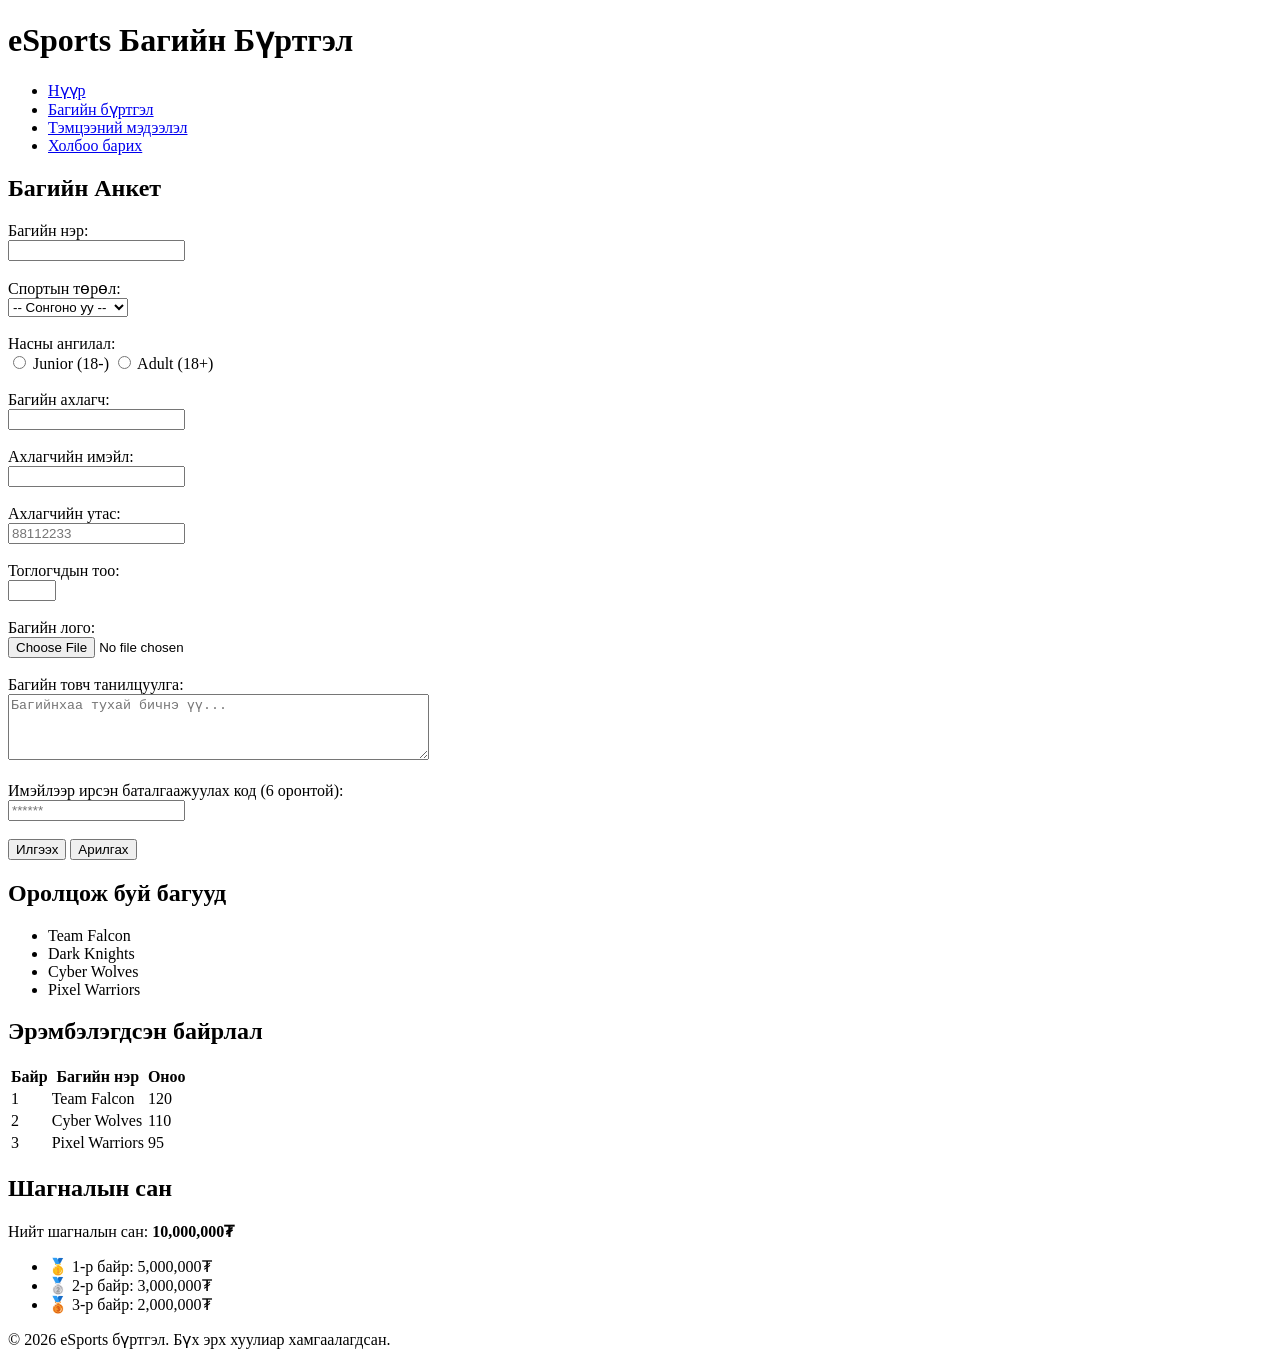
==== lab2.html @ 2449778b "Initial commit: Add lab2.html" ====
<!DOCTYPE html>
<html lang="mn">
<head>
  <meta charset="UTF-8">
  <meta name="viewport" content="width=device-width, initial-scale=1.0">
  <title>eSports Багийн Бүртгэл</title>
</head>
<body>

  <header>
    <h1>eSports Багийн Бүртгэл</h1>
    <nav>
      <ul>
        <li><a href="#">Нүүр</a></li>
        <li><a href="#">Багийн бүртгэл</a></li>
        <li><a href="#">Тэмцээний мэдээлэл</a></li>
        <li><a href="#">Холбоо барих</a></li>
      </ul>
    </nav>
  </header>

  <main>
    <section>
      <h2>Багийн Анкет</h2>
      <form action="#" method="POST" enctype="multipart/form-data">

        <label for="teamname">Багийн нэр:</label><br>
        <input type="text" id="teamname" name="teamname" required><br><br>

        <label for="game">Спортын төрөл:</label><br>
        <select id="game" name="game" required>
          <option value="">-- Сонгоно уу --</option>
          <option value="cs2">Counter-Strike 2</option>
          <option value="valorant">Valorant</option>
          <option value="mlbb">Mobile Legends</option>
          <option value="dota2">Dota 2</option>
        </select><br><br>

        <label>Насны ангилал:</label><br>
        <input type="radio" id="junior" name="agegroup" value="junior">
        <label for="junior">Junior (18-)</label>
        <input type="radio" id="adult" name="agegroup" value="adult">
        <label for="adult">Adult (18+)</label><br><br>

        <label for="captain">Багийн ахлагч:</label><br>
        <input type="text" id="captain" name="captain" required><br><br>

        <label for="captainEmail">Ахлагчийн имэйл:</label><br>
        <input type="email" id="captainEmail" name="captainEmail" required><br><br>

        <label for="captainPhone">Ахлагчийн утас:</label><br>
        <input type="tel" id="captainPhone" name="captainPhone" pattern="[0-9]{8}" placeholder="88112233" required><br><br>

        <label for="players">Тоглогчдын тоо:</label><br>
        <input type="number" id="players" name="players" min="1" max="10" required><br><br>

        <label for="logo">Багийн лого:</label><br>
        <input type="file" id="logo" name="logo" accept="image/*"><br><br>

        <label for="bio">Багийн товч танилцуулга:</label><br>
        <textarea id="bio" name="bio" rows="4" cols="50" placeholder="Багийнхаа тухай бичнэ үү..."></textarea><br><br>

        <label for="verifyCode">Имэйлээр ирсэн баталгаажуулах код (6 оронтой):</label><br>
        <input type="password" id="verifyCode" name="verifyCode" pattern="[0-9]{6}" placeholder="******" required><br><br>

        <button type="submit">Илгээх</button>
        <button type="reset">Арилгах</button>
      </form>
    </section>

    <section>
      <h2>Оролцож буй багууд</h2>
      <ul>
        <li>Team Falcon</li>
        <li>Dark Knights</li>
        <li>Cyber Wolves</li>
        <li>Pixel Warriors</li>
      </ul>
    </section>

    <section>
      <h2>Эрэмбэлэгдсэн байрлал</h2>
      <table>
        <thead>
          <tr>
            <th>Байр</th>
            <th>Багийн нэр</th>
            <th>Оноо</th>
          </tr>
        </thead>
        <tbody>
          <tr>
            <td>1</td>
            <td>Team Falcon</td>
            <td>120</td>
          </tr>
          <tr>
            <td>2</td>
            <td>Cyber Wolves</td>
            <td>110</td>
          </tr>
          <tr>
            <td>3</td>
            <td>Pixel Warriors</td>
            <td>95</td>
          </tr>
        </tbody>
      </table>
    </section>

    <section>
      <h2>Шагналын сан</h2>
      <p>Нийт шагналын сан: <strong>10,000,000₮</strong></p>
      <ul>
        <li>🥇 1-р байр: 5,000,000₮</li>
        <li>🥈 2-р байр: 3,000,000₮</li>
        <li>🥉 3-р байр: 2,000,000₮</li>
      </ul>
    </section>
  </main>

  <footer>
    <p>© 2026 eSports бүртгэл. Бүх эрх хуулиар хамгаалагдсан.</p>
  </footer>

</body>
</html>
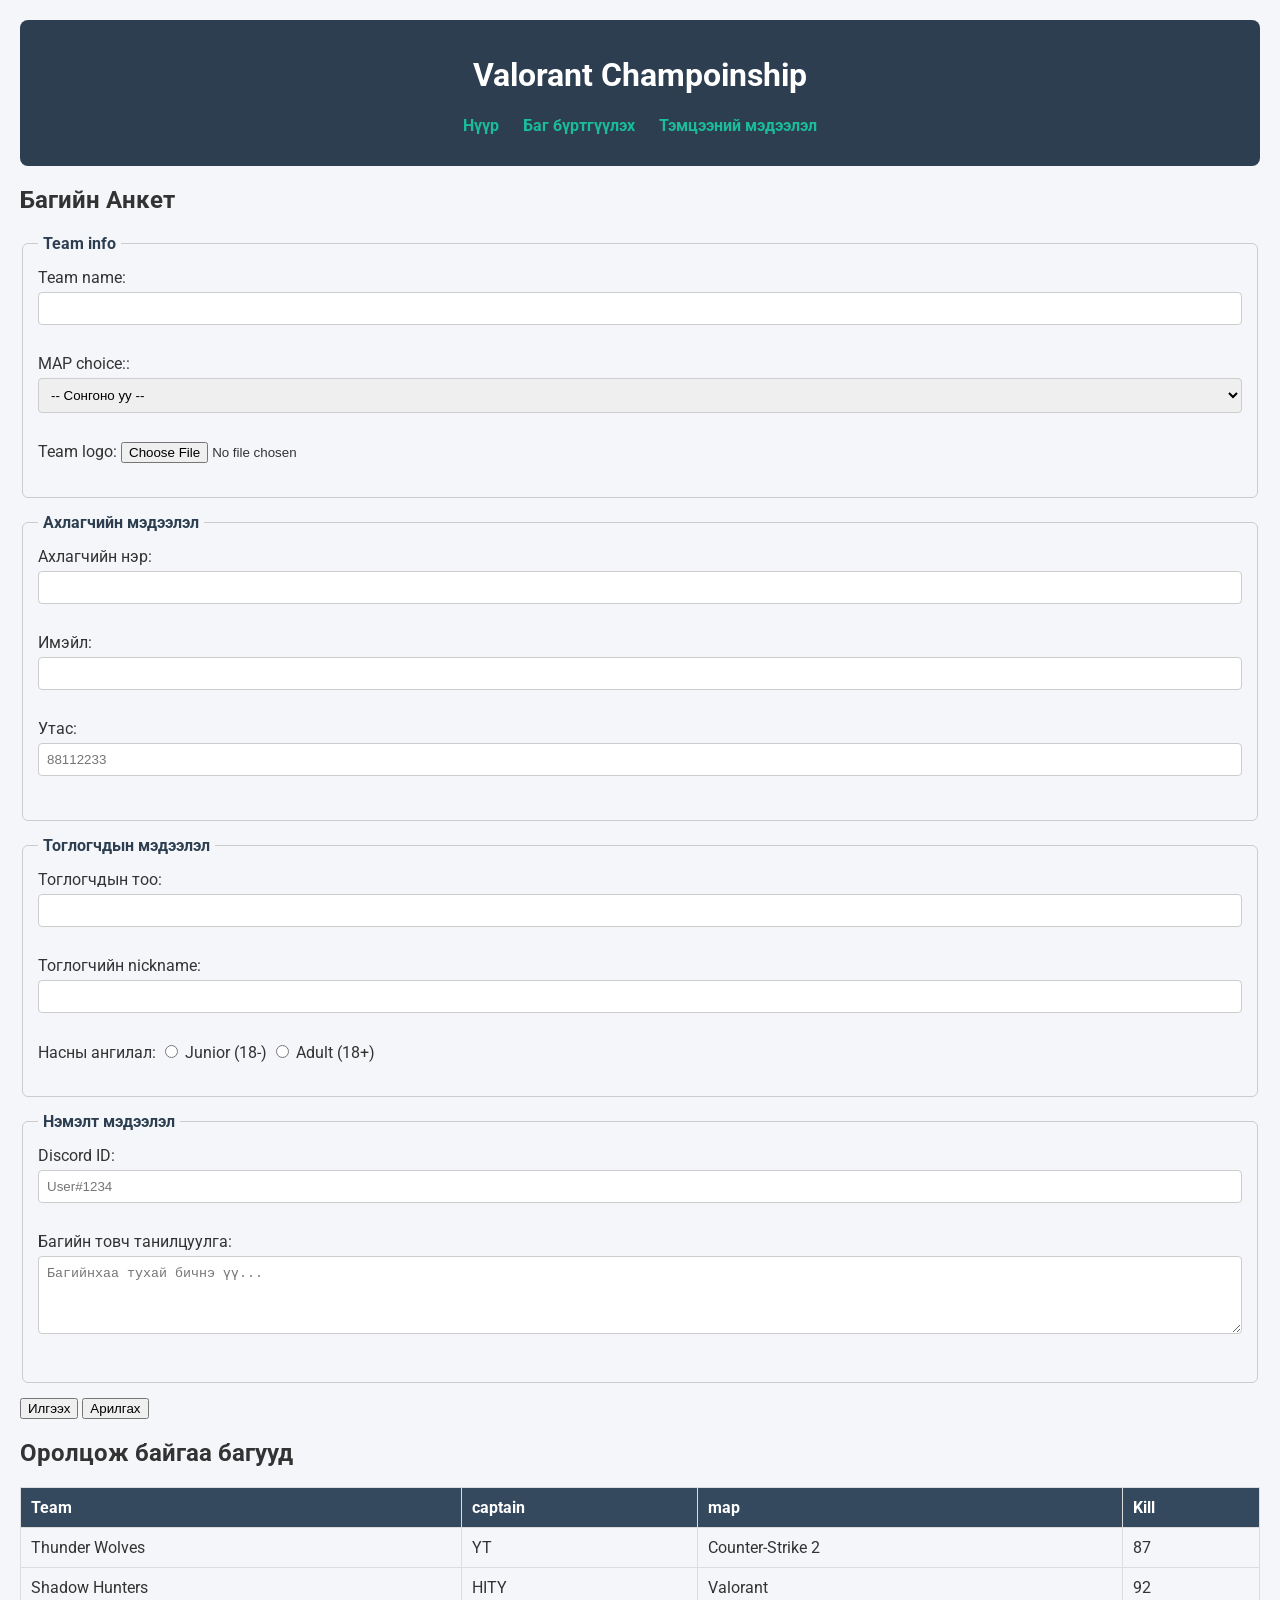
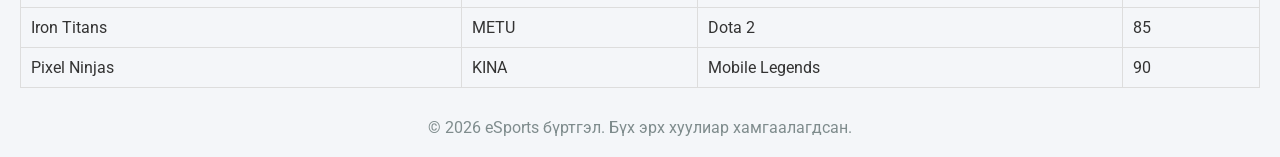
==== commit 976eeac4: "LAB3 html css code" ====
--- a/lab2.html
+++ b/lab2.html
@@ -2,126 +2,132 @@
 <html lang="mn">
 <head>
   <meta charset="UTF-8">
-  <meta name="viewport" content="width=device-width, initial-scale=1.0">
   <title>eSports Багийн Бүртгэл</title>
+  <link rel="stylesheet" href="design.css">
 </head>
 <body>
 
-  <header>
-    <h1>eSports Багийн Бүртгэл</h1>
-    <nav>
-      <ul>
-        <li><a href="#">Нүүр</a></li>
-        <li><a href="#">Багийн бүртгэл</a></li>
-        <li><a href="#">Тэмцээний мэдээлэл</a></li>
-        <li><a href="#">Холбоо барих</a></li>
-      </ul>
-    </nav>
-  </header>
+<header>
+  <h1>Valorant Champoinship</h1>
+  <nav>
+    <ul>
+      <li><a href="#">Нүүр</a></li>
+      <li><a href="#">Баг бүртгүүлэх</a></li>
+      <li><a href="#">Тэмцээний мэдээлэл</a></li>
+    </ul>
+  </nav>
+</header>
 
-  <main>
+<main>
+  <article>
     <section>
       <h2>Багийн Анкет</h2>
       <form action="#" method="POST" enctype="multipart/form-data">
 
-        <label for="teamname">Багийн нэр:</label><br>
-        <input type="text" id="teamname" name="teamname" required><br><br>
+        <fieldset>
+          <legend>Team info</legend>
+          <label for="teamname">Team name:</label>
+          <input type="text" id="teamname" name="teamname" required minlength="2"><br><br>
 
-        <label for="game">Спортын төрөл:</label><br>
-        <select id="game" name="game" required>
-          <option value="">-- Сонгоно уу --</option>
-          <option value="cs2">Counter-Strike 2</option>
-          <option value="valorant">Valorant</option>
-          <option value="mlbb">Mobile Legends</option>
-          <option value="dota2">Dota 2</option>
-        </select><br><br>
+          <label for="game">MAP choice::</label>
+          <select id="game" name="game" required>
+            <option value="">-- Сонгоно уу --</option>
+            <option value="cs2">SPLIT</option>
+            <option value="valorant">ASCENT</option>
+            <option value="mlbb">LOTUS</option>
+            <option value="dota2">PEARL</option>
+          </select><br><br>
 
-        <label>Насны ангилал:</label><br>
-        <input type="radio" id="junior" name="agegroup" value="junior">
-        <label for="junior">Junior (18-)</label>
-        <input type="radio" id="adult" name="agegroup" value="adult">
-        <label for="adult">Adult (18+)</label><br><br>
+          <label for="logo">Team logo:</label>
+          <input type="file" id="logo" name="logo" accept="image/*"><br><br>
+        </fieldset>
 
-        <label for="captain">Багийн ахлагч:</label><br>
-        <input type="text" id="captain" name="captain" required><br><br>
+        <fieldset>
+          <legend>Ахлагчийн мэдээлэл</legend>
+          <label for="captain">Ахлагчийн нэр:</label>
+          <input type="text" id="captain" name="captain" required><br><br>
 
-        <label for="captainEmail">Ахлагчийн имэйл:</label><br>
-        <input type="email" id="captainEmail" name="captainEmail" required><br><br>
+          <label for="captainEmail">Имэйл:</label>
+          <input type="email" id="captainEmail" name="captainEmail" required><br><br>
 
-        <label for="captainPhone">Ахлагчийн утас:</label><br>
-        <input type="tel" id="captainPhone" name="captainPhone" pattern="[0-9]{8}" placeholder="88112233" required><br><br>
+          <label for="captainPhone">Утас:</label>
+          <input type="tel" id="captainPhone" name="captainPhone" pattern="[0-9]{8}" placeholder="88112233" required><br><br>
+        </fieldset>
 
-        <label for="players">Тоглогчдын тоо:</label><br>
-        <input type="number" id="players" name="players" min="1" max="10" required><br><br>
+        <fieldset>
+          <legend>Тоглогчдын мэдээлэл</legend>
+          <label for="players">Тоглогчдын тоо:</label>
+          <input type="number" id="players" name="players" min="1" max="10" required><br><br>
 
-        <label for="logo">Багийн лого:</label><br>
-        <input type="file" id="logo" name="logo" accept="image/*"><br><br>
+          <label for="playerNick">Тоглогчийн nickname:</label>
+          <input type="text" id="playerNick" name="playerNick" required><br><br>
 
-        <label for="bio">Багийн товч танилцуулга:</label><br>
-        <textarea id="bio" name="bio" rows="4" cols="50" placeholder="Багийнхаа тухай бичнэ үү..."></textarea><br><br>
+          <label>Насны ангилал:</label>
+          <input type="radio" id="junior" name="agegroup" value="junior">
+          <label for="junior">Junior (18-)</label>
+          <input type="radio" id="adult" name="agegroup" value="adult">
+          <label for="adult">Adult (18+)</label><br><br>
+        </fieldset>
 
-        <label for="verifyCode">Имэйлээр ирсэн баталгаажуулах код (6 оронтой):</label><br>
-        <input type="password" id="verifyCode" name="verifyCode" pattern="[0-9]{6}" placeholder="******" required><br><br>
+        <fieldset>
+          <legend>Нэмэлт мэдээлэл</legend>
+          <label for="discord">Discord ID:</label>
+          <input type="text" id="discord" name="discord" placeholder="User#1234"><br><br>
+
+          <label for="bio">Багийн товч танилцуулга:</label><br>
+          <textarea id="bio" name="bio" rows="4" cols="50" placeholder="Багийнхаа тухай бичнэ үү..."></textarea><br><br>
+        </fieldset>
 
         <button type="submit">Илгээх</button>
         <button type="reset">Арилгах</button>
       </form>
     </section>
+  </article>
+  <section>
+  <h2>Оролцож байгаа багууд</h2>
+  <table>
+    <thead>
+      <tr>
+        <th>Team</th>
+        <th>captain</th>
+        <th>map</th>
+        <th>Kill</th>
+      </tr>
+    </thead>
+    <tbody>
+      <tr>
+        <td>Thunder Wolves</td>
+        <td>YT</td>
+        <td>Counter-Strike 2</td>
+        <td>87</td>
+      </tr>
+      <tr>
+        <td>Shadow Hunters</td>
+        <td>HITY</td>
+        <td>Valorant</td>
+        <td>92</td>
+      </tr>
+      <tr>
+        <td>Iron Titans</td>
+        <td>METU</td>
+        <td>Dota 2</td>
+        <td>85</td>
+      </tr>
+      <tr>
+        <td>Pixel Ninjas</td>
+        <td>KINA</td>
+        <td>Mobile Legends</td>
+        <td>90</td>
+      </tr>
+    </tbody>
+  </table>
+</section>
 
-    <section>
-      <h2>Оролцож буй багууд</h2>
-      <ul>
-        <li>Team Falcon</li>
-        <li>Dark Knights</li>
-        <li>Cyber Wolves</li>
-        <li>Pixel Warriors</li>
-      </ul>
-    </section>
+</main>
 
-    <section>
-      <h2>Эрэмбэлэгдсэн байрлал</h2>
-      <table>
-        <thead>
-          <tr>
-            <th>Байр</th>
-            <th>Багийн нэр</th>
-            <th>Оноо</th>
-          </tr>
-        </thead>
-        <tbody>
-          <tr>
-            <td>1</td>
-            <td>Team Falcon</td>
-            <td>120</td>
-          </tr>
-          <tr>
-            <td>2</td>
-            <td>Cyber Wolves</td>
-            <td>110</td>
-          </tr>
-          <tr>
-            <td>3</td>
-            <td>Pixel Warriors</td>
-            <td>95</td>
-          </tr>
-        </tbody>
-      </table>
-    </section>
-
-    <section>
-      <h2>Шагналын сан</h2>
-      <p>Нийт шагналын сан: <strong>10,000,000₮</strong></p>
-      <ul>
-        <li>🥇 1-р байр: 5,000,000₮</li>
-        <li>🥈 2-р байр: 3,000,000₮</li>
-        <li>🥉 3-р байр: 2,000,000₮</li>
-      </ul>
-    </section>
-  </main>
-
-  <footer>
-    <p>© 2026 eSports бүртгэл. Бүх эрх хуулиар хамгаалагдсан.</p>
-  </footer>
+<footer>
+  <p>© 2026 eSports бүртгэл. Бүх эрх хуулиар хамгаалагдсан.</p>
+</footer>
 
 </body>
 </html>
--- a/design.css
+++ b/design.css
@@ -0,0 +1,126 @@
+
+@import url('https://fonts.googleapis.com/css2?family=Roboto:wght@400;700&display=swap');
+
+body {
+  font-family: 'Roboto', sans-serif;
+  background-color: #f4f6f9; 
+  color: #333333;           
+  margin: 20px;
+}
+
+header {
+  background-color: #2c3e50;
+  color: #ffffff;
+  padding: 15px;
+  text-align: center;
+  border-radius: 8px;
+}
+
+nav ul {
+  list-style: none;
+  padding: 0;
+  margin-top: 10px;
+}
+
+nav ul li {
+  display: inline;
+  margin: 0 10px;
+}
+
+nav ul li a {
+  color: #1abc9c;
+  text-decoration: none;
+  font-weight: bold;
+}
+
+.card {
+  background-color: #ffffff;
+  padding: 20px;
+  margin-top: 20px;
+  border: 1px solid #ddd;
+  border-radius: 8px;
+}
+
+.relative-box {
+  position: relative; 
+}
+
+.badge {
+  position: absolute;
+  top: 10px;
+  right: 10px;
+  background-color: #e74c3c;
+  color: white;
+  padding: 5px 10px;
+  border-radius: 12px;
+  font-size: 12px;
+}
+
+fieldset {
+  border: 1px solid #cccccc;
+  border-radius: 6px;
+  padding: 15px;
+  margin-bottom: 15px;
+}
+
+legend {
+  font-weight: bold;
+  color: #2c3e50;
+  padding: 0 5px;
+}
+
+input[type="text"],
+input[type="email"],
+input[type="tel"],
+input[type="number"],
+select,
+textarea {
+  width: 100%;
+  padding: 8px;
+  margin-top: 5px;
+  margin-bottom: 10px;
+  border: 1px solid #ccc;
+  border-radius: 4px;
+  box-sizing: border-box; /* Padding нэмэгдэхэд хэмжээ өөрчлөгдөхгүй[cite: 1] */
+}
+
+.btn-submit {
+  background-color: #27ae60;
+  color: white;
+  padding: 10px 15px;
+  border: none;
+  border-radius: 4px;
+  cursor: pointer;
+}
+
+.btn-reset {
+  background-color: #95a5a6;
+  color: white;
+  padding: 10px 15px;
+  border: none;
+  border-radius: 4px;
+  cursor: pointer;
+}
+
+table {
+  width: 100%;
+  border-collapse: collapse;
+  margin-top: 10px;
+}
+
+th, td {
+  border: 1px solid #ddd;
+  padding: 10px;
+  text-align: left;
+}
+
+th {
+  background-color: #34495e;
+  color: white;
+}
+
+footer {
+  text-align: center;
+  margin-top: 30px;
+  color: #7f8c8d;
+}
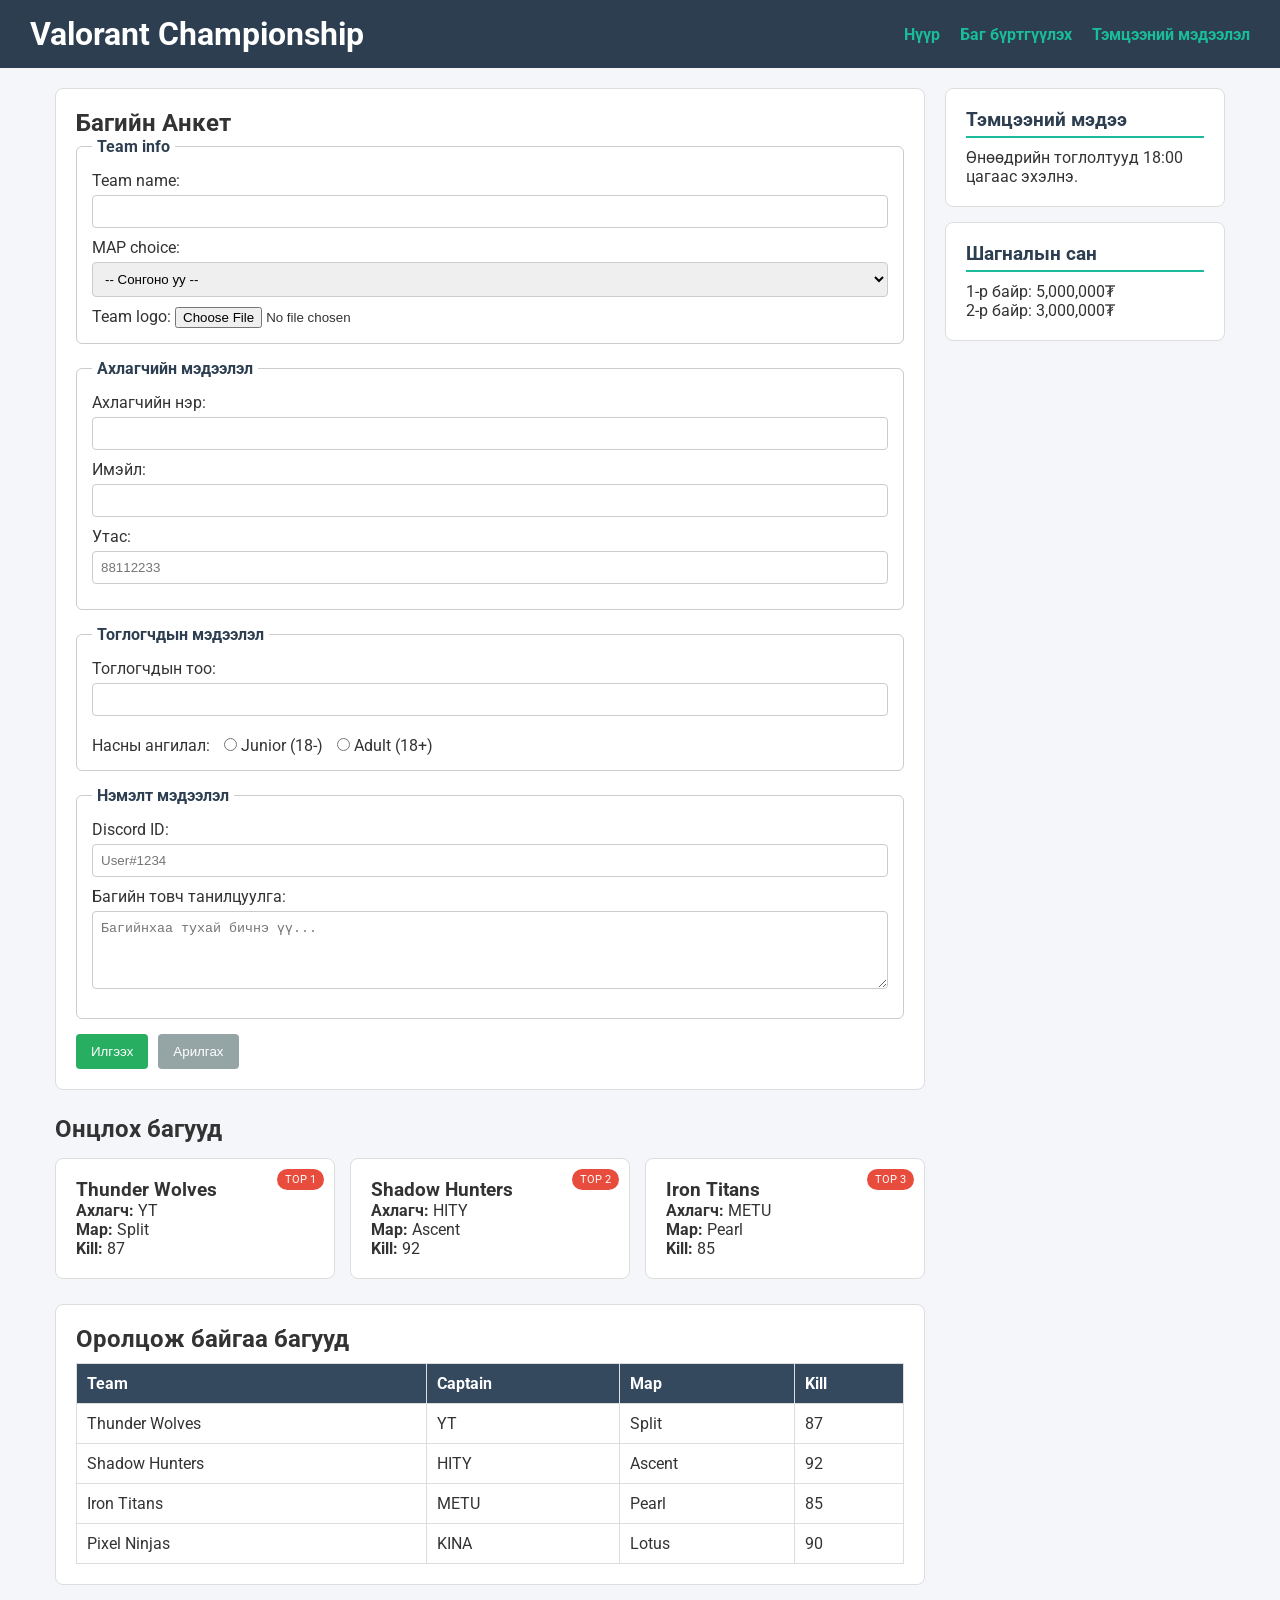
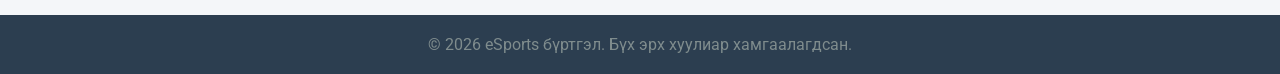
==== commit c28a3596: "Initial commit: Add CV lab2.html" ====
--- a/lab2.html
+++ b/lab2.html
@@ -2,132 +2,182 @@
 <html lang="mn">
 <head>
   <meta charset="UTF-8">
-  <title>eSports Багийн Бүртгэл</title>
+  <meta name="viewport" content="width=device-width, initial-scale=1.0">
+  <title>eSports Багийн Бүртгэл - Лаб 4</title>
   <link rel="stylesheet" href="design.css">
 </head>
 <body>
 
-<header>
-  <h1>Valorant Champoinship</h1>
-  <nav>
-    <ul>
-      <li><a href="#">Нүүр</a></li>
-      <li><a href="#">Баг бүртгүүлэх</a></li>
-      <li><a href="#">Тэмцээний мэдээлэл</a></li>
-    </ul>
-  </nav>
-</header>
+  <header class="main-header">
+    <div class="logo">
+      <h1>Valorant Championship</h1>
+    </div>
+    <nav class="navbar">
+      <ul>
+        <li><a href="#">Нүүр</a></li>
+        <li><a href="#">Баг бүртгүүлэх</a></li>
+        <li><a href="#">Тэмцээний мэдээлэл</a></li>
+      </ul>
+    </nav>
+  </header>
 
-<main>
-  <article>
-    <section>
-      <h2>Багийн Анкет</h2>
-      <form action="#" method="POST" enctype="multipart/form-data">
+  <div class="page-container">
 
-        <fieldset>
-          <legend>Team info</legend>
-          <label for="teamname">Team name:</label>
-          <input type="text" id="teamname" name="teamname" required minlength="2"><br><br>
+    <main class="main-content">
+      
+  
+      <section class="card form-section">
+        <h2>Багийн Анкет</h2>
+        <form action="#" method="POST" enctype="multipart/form-data">
 
-          <label for="game">MAP choice::</label>
-          <select id="game" name="game" required>
-            <option value="">-- Сонгоно уу --</option>
-            <option value="cs2">SPLIT</option>
-            <option value="valorant">ASCENT</option>
-            <option value="mlbb">LOTUS</option>
-            <option value="dota2">PEARL</option>
-          </select><br><br>
+          <fieldset>
+            <legend>Team info</legend>
+            <label for="teamname">Team name:</label>
+            <input type="text" id="teamname" name="teamname" required minlength="2">
 
-          <label for="logo">Team logo:</label>
-          <input type="file" id="logo" name="logo" accept="image/*"><br><br>
-        </fieldset>
+            <label for="game">MAP choice:</label>
+            <select id="game" name="game" required>
+              <option value="">-- Сонгоно уу --</option>
+              <option value="cs2">SPLIT</option>
+              <option value="valorant">ASCENT</option>
+              <option value="mlbb">LOTUS</option>
+              <option value="dota2">PEARL</option>
+            </select>
 
-        <fieldset>
-          <legend>Ахлагчийн мэдээлэл</legend>
-          <label for="captain">Ахлагчийн нэр:</label>
-          <input type="text" id="captain" name="captain" required><br><br>
+            <label for="logo">Team logo:</label>
+            <input type="file" id="logo" name="logo" accept="image/*">
+          </fieldset>
 
-          <label for="captainEmail">Имэйл:</label>
-          <input type="email" id="captainEmail" name="captainEmail" required><br><br>
+          <fieldset>
+            <legend>Ахлагчийн мэдээлэл</legend>
+            <label for="captain">Ахлагчийн нэр:</label>
+            <input type="text" id="captain" name="captain" required>
 
-          <label for="captainPhone">Утас:</label>
-          <input type="tel" id="captainPhone" name="captainPhone" pattern="[0-9]{8}" placeholder="88112233" required><br><br>
-        </fieldset>
+            <label for="captainEmail">Имэйл:</label>
+            <input type="email" id="captainEmail" name="captainEmail" required>
 
-        <fieldset>
-          <legend>Тоглогчдын мэдээлэл</legend>
-          <label for="players">Тоглогчдын тоо:</label>
-          <input type="number" id="players" name="players" min="1" max="10" required><br><br>
+            <label for="captainPhone">Утас:</label>
+            <input type="tel" id="captainPhone" name="captainPhone" pattern="[0-9]{8}" placeholder="88112233" required>
+          </fieldset>
 
-          <label for="playerNick">Тоглогчийн nickname:</label>
-          <input type="text" id="playerNick" name="playerNick" required><br><br>
+          <fieldset>
+            <legend>Тоглогчдын мэдээлэл</legend>
+            <label for="players">Тоглогчдын тоо:</label>
+            <input type="number" id="players" name="players" min="1" max="10" required>
 
-          <label>Насны ангилал:</label>
-          <input type="radio" id="junior" name="agegroup" value="junior">
-          <label for="junior">Junior (18-)</label>
-          <input type="radio" id="adult" name="agegroup" value="adult">
-          <label for="adult">Adult (18+)</label><br><br>
-        </fieldset>
+            <div class="radio-group">
+              <label>Насны ангилал:</label>
+              <input type="radio" id="junior" name="agegroup" value="junior">
+              <label for="junior">Junior (18-)</label>
+              <input type="radio" id="adult" name="agegroup" value="adult">
+              <label for="adult">Adult (18+)</label>
+            </div>
+          </fieldset>
 
-        <fieldset>
-          <legend>Нэмэлт мэдээлэл</legend>
-          <label for="discord">Discord ID:</label>
-          <input type="text" id="discord" name="discord" placeholder="User#1234"><br><br>
+          <fieldset>
+            <legend>Нэмэлт мэдээлэл</legend>
+            <label for="discord">Discord ID:</label>
+            <input type="text" id="discord" name="discord" placeholder="User#1234">
 
-          <label for="bio">Багийн товч танилцуулга:</label><br>
-          <textarea id="bio" name="bio" rows="4" cols="50" placeholder="Багийнхаа тухай бичнэ үү..."></textarea><br><br>
-        </fieldset>
+            <label for="bio">Багийн товч танилцуулга:</label>
+            <textarea id="bio" name="bio" rows="4" placeholder="Багийнхаа тухай бичнэ үү..."></textarea>
+          </fieldset>
 
-        <button type="submit">Илгээх</button>
-        <button type="reset">Арилгах</button>
-      </form>
-    </section>
-  </article>
-  <section>
-  <h2>Оролцож байгаа багууд</h2>
-  <table>
-    <thead>
-      <tr>
-        <th>Team</th>
-        <th>captain</th>
-        <th>map</th>
-        <th>Kill</th>
-      </tr>
-    </thead>
-    <tbody>
-      <tr>
-        <td>Thunder Wolves</td>
-        <td>YT</td>
-        <td>Counter-Strike 2</td>
-        <td>87</td>
-      </tr>
-      <tr>
-        <td>Shadow Hunters</td>
-        <td>HITY</td>
-        <td>Valorant</td>
-        <td>92</td>
-      </tr>
-      <tr>
-        <td>Iron Titans</td>
-        <td>METU</td>
-        <td>Dota 2</td>
-        <td>85</td>
-      </tr>
-      <tr>
-        <td>Pixel Ninjas</td>
-        <td>KINA</td>
-        <td>Mobile Legends</td>
-        <td>90</td>
-      </tr>
-    </tbody>
-  </table>
-</section>
+          <div class="form-buttons">
+            <button type="submit" class="btn-submit">Илгээх</button>
+            <button type="reset" class="btn-reset">Арилгах</button>
+          </div>
+        </form>
+      </section>
 
-</main>
+      <section class="card-grid-section">
+        <h2>Онцлох багууд</h2>
+        <div class="card-grid">
+          <div class="card relative-box">
+            <span class="badge">TOP 1</span>
+            <h3>Thunder Wolves</h3>
+            <p><strong>Ахлагч:</strong> YT</p>
+            <p><strong>Map:</strong> Split</p>
+            <p><strong>Kill:</strong> 87</p>
+          </div>
 
-<footer>
-  <p>© 2026 eSports бүртгэл. Бүх эрх хуулиар хамгаалагдсан.</p>
-</footer>
+          <div class="card relative-box">
+            <span class="badge">TOP 2</span>
+            <h3>Shadow Hunters</h3>
+            <p><strong>Ахлагч:</strong> HITY</p>
+            <p><strong>Map:</strong> Ascent</p>
+            <p><strong>Kill:</strong> 92</p>
+          </div>
+
+          <div class="card relative-box">
+            <span class="badge">TOP 3</span>
+            <h3>Iron Titans</h3>
+            <p><strong>Ахлагч:</strong> METU</p>
+            <p><strong>Map:</strong> Pearl</p>
+            <p><strong>Kill:</strong> 85</p>
+          </div>
+        </div>
+      </section>
+
+      <section class="card table-section">
+        <h2>Оролцож байгаа багууд</h2>
+        <table>
+          <thead>
+            <tr>
+              <th>Team</th>
+              <th>Captain</th>
+              <th>Map</th>
+              <th>Kill</th>
+            </tr>
+          </thead>
+          <tbody>
+            <tr>
+              <td>Thunder Wolves</td>
+              <td>YT</td>
+              <td>Split</td>
+              <td>87</td>
+            </tr>
+            <tr>
+              <td>Shadow Hunters</td>
+              <td>HITY</td>
+              <td>Ascent</td>
+              <td>92</td>
+            </tr>
+            <tr>
+              <td>Iron Titans</td>
+              <td>METU</td>
+              <td>Pearl</td>
+              <td>85</td>
+            </tr>
+            <tr>
+              <td>Pixel Ninjas</td>
+              <td>KINA</td>
+              <td>Lotus</td>
+              <td>90</td>
+            </tr>
+          </tbody>
+        </table>
+      </section>
+
+    </main>
+
+    <aside class="sidebar">
+      <div class="card sidebar-item">
+        <h3>Тэмцээний мэдээ</h3>
+        <p>Өнөөдрийн тоглолтууд 18:00 цагаас эхэлнэ.</p>
+      </div>
+      <div class="card sidebar-item">
+        <h3>Шагналын сан</h3>
+        <p>1-р байр: 5,000,000₮</p>
+        <p>2-р байр: 3,000,000₮</p>
+      </div>
+    </aside>
+
+  </div>
+
+  <footer>
+    <p>© 2026 eSports бүртгэл. Бүх эрх хуулиар хамгаалагдсан.</p>
+  </footer>
 
 </body>
-</html>
+</html>
--- a/design.css
+++ b/design.css
@@ -1,42 +1,74 @@
+@import url('https://fonts.googleapis.com/css2?family=Roboto:wght@400;700&display=swap');
 
-@import url('https://fonts.googleapis.com/css2?family=Roboto:wght@400;700&display=swap');
+* {
+  box-sizing: border-box;
+  margin: 0;
+  padding: 0;
+}
 
 body {
   font-family: 'Roboto', sans-serif;
   background-color: #f4f6f9; 
   color: #333333;           
-  margin: 20px;
 }
 
-header {
+.main-header {
   background-color: #2c3e50;
   color: #ffffff;
-  padding: 15px;
-  text-align: center;
-  border-radius: 8px;
+  padding: 15px 30px;
+  display: flex;
+  justify-content: space-between;
+  align-items: center;
+  flex-wrap: wrap;
+  gap: 15px;
 }
 
-nav ul {
+.navbar ul {
   list-style: none;
-  padding: 0;
-  margin-top: 10px;
+  display: flex;
+  justify-content: flex-end;
+  align-items: center;
+  gap: 20px;
 }
 
-nav ul li {
-  display: inline;
-  margin: 0 10px;
-}
-
-nav ul li a {
+.navbar ul li a {
   color: #1abc9c;
   text-decoration: none;
   font-weight: bold;
 }
 
+.navbar ul li a:hover {
+  color: #ffffff;
+}
+
+.page-container {
+  display: grid;
+  grid-template-columns: 1fr 280px; 
+  gap: 20px;
+  max-width: 1200px;
+  margin: 20px auto;
+  padding: 0 15px;
+}
+
+.main-content {
+  display: flex;
+  flex-direction: column;
+  gap: 25px;
+}
+
+.card-grid-section h2 {
+  margin-bottom: 15px;
+}
+
+.card-grid {
+  display: grid;
+  grid-template-columns: repeat(auto-fit, minmax(200px, 1fr));
+  gap: 15px;
+}
+
 .card {
   background-color: #ffffff;
   padding: 20px;
-  margin-top: 20px;
   border: 1px solid #ddd;
   border-radius: 8px;
 }
@@ -51,9 +83,9 @@
   right: 10px;
   background-color: #e74c3c;
   color: white;
-  padding: 5px 10px;
+  padding: 4px 8px;
   border-radius: 12px;
-  font-size: 12px;
+  font-size: 11px;
 }
 
 fieldset {
@@ -81,7 +113,19 @@
   margin-bottom: 10px;
   border: 1px solid #ccc;
   border-radius: 4px;
-  box-sizing: border-box; /* Padding нэмэгдэхэд хэмжээ өөрчлөгдөхгүй[cite: 1] */
+}
+
+.radio-group {
+  margin-top: 10px;
+}
+
+.radio-group label {
+  margin-right: 10px;
+}
+
+.form-buttons {
+  display: flex;
+  gap: 10px;
 }
 
 .btn-submit {
@@ -102,6 +146,7 @@
   cursor: pointer;
 }
 
+
 table {
   width: 100%;
   border-collapse: collapse;
@@ -119,8 +164,30 @@
   color: white;
 }
 
+.sidebar {
+  display: flex;
+  flex-direction: column;
+  gap: 15px;
+}
+
+.sidebar h3 {
+  color: #2c3e50;
+  margin-bottom: 10px;
+  border-bottom: 2px solid #1abc9c;
+  padding-bottom: 5px;
+}
+
+
 footer {
   text-align: center;
+  padding: 20px;
   margin-top: 30px;
+  background-color: #2c3e50;
   color: #7f8c8d;
+}
+
+@media (max-width: 768px) {
+  .page-container {
+    grid-template-columns: 1fr;
+  }
 }
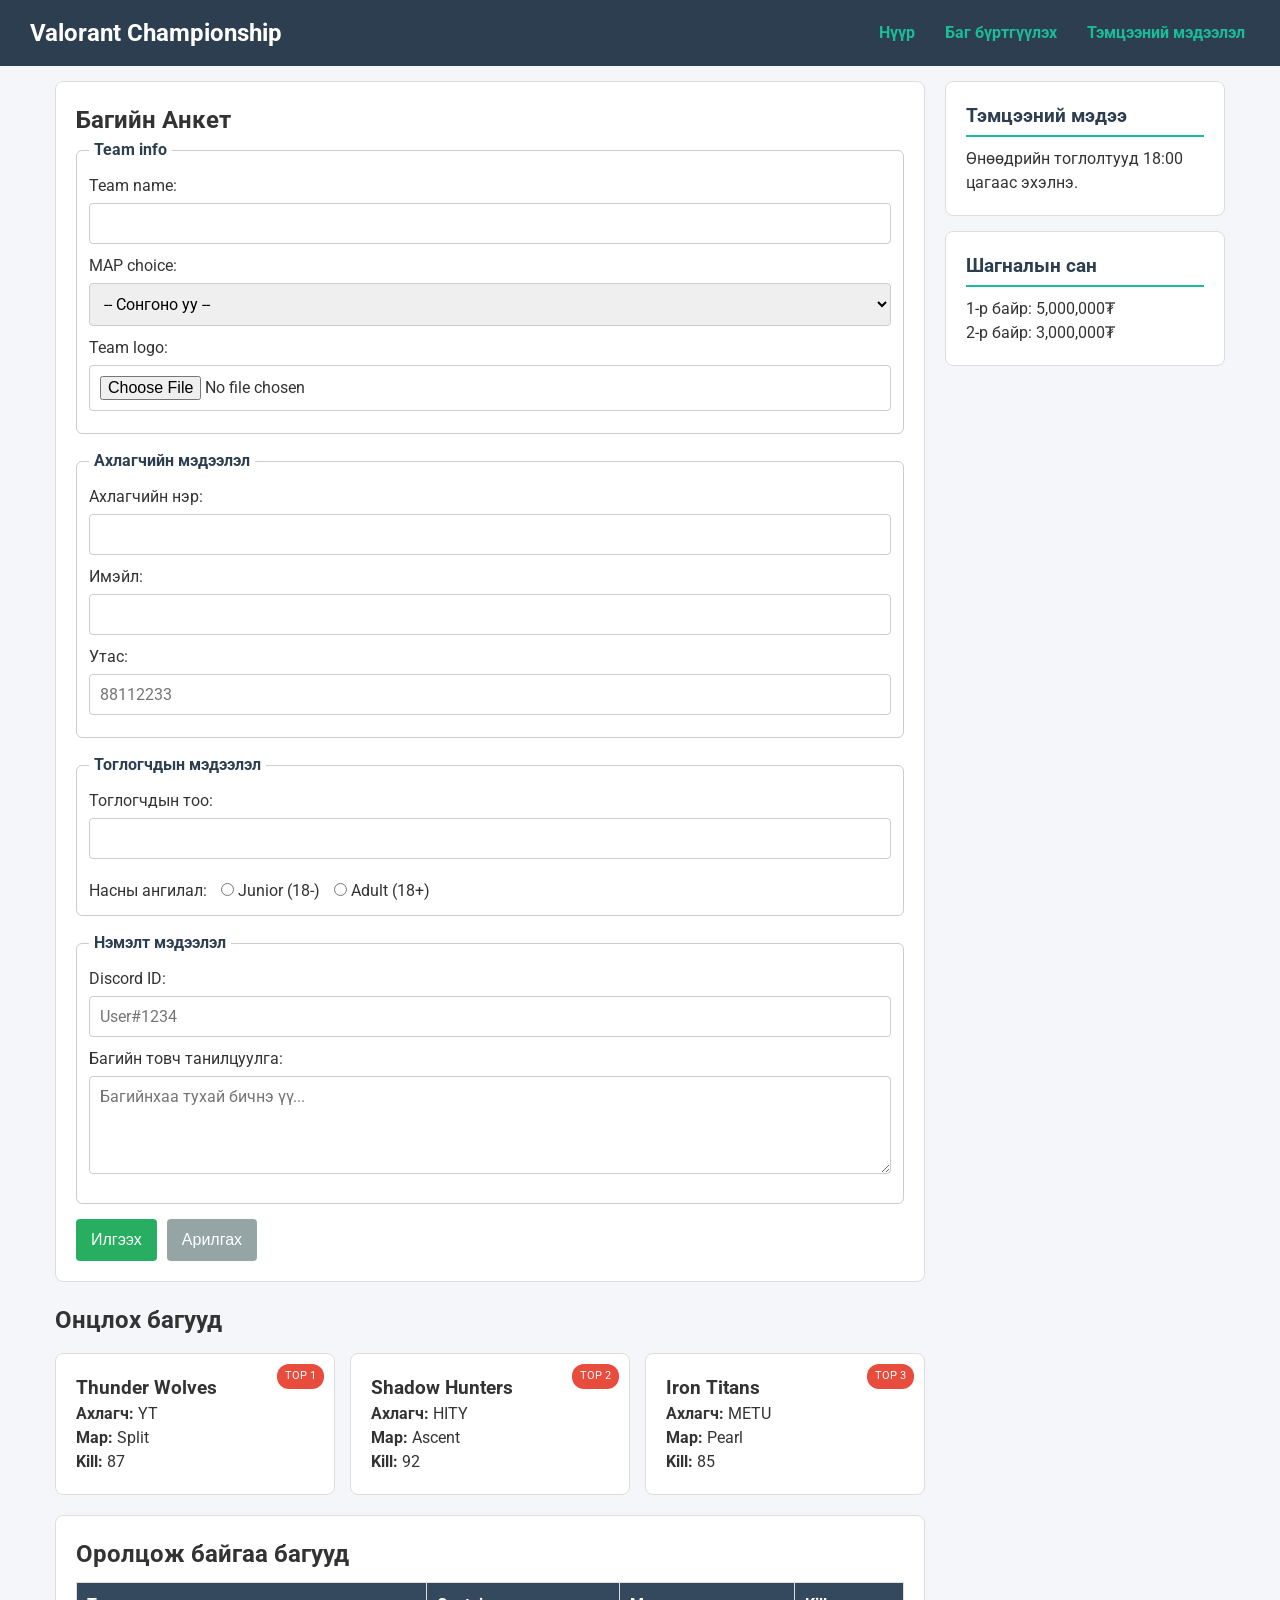
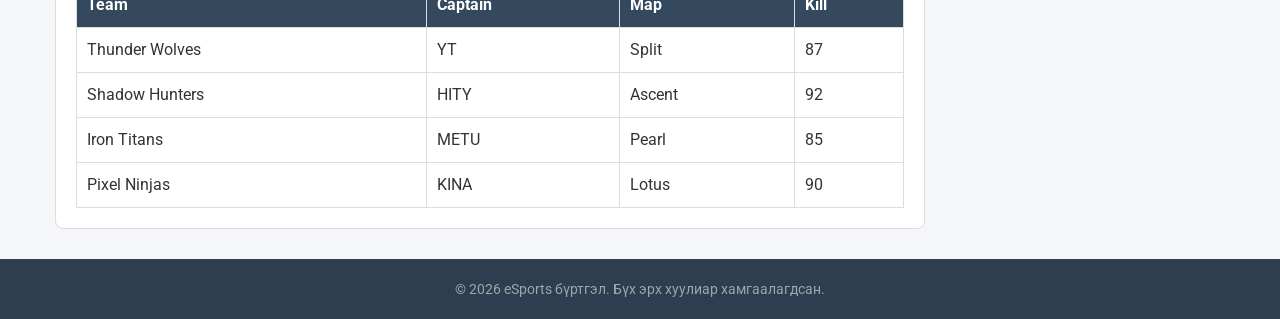
==== commit 6a14efbc: "Lab-5" ====
--- a/lab2.html
+++ b/lab2.html
@@ -12,6 +12,8 @@
     <div class="logo">
       <h1>Valorant Championship</h1>
     </div>
+    <input type="checkbox" id="nav-toggle" class="nav-toggle" aria-label="Цэс нээх/хаах">
+    <label for="nav-toggle" class="nav-burger" aria-hidden="true"><span></span><span></span><span></span></label>
     <nav class="navbar">
       <ul>
         <li><a href="#">Нүүр</a></li>
@@ -38,10 +40,10 @@
             <label for="game">MAP choice:</label>
             <select id="game" name="game" required>
               <option value="">-- Сонгоно уу --</option>
-              <option value="cs2">SPLIT</option>
-              <option value="valorant">ASCENT</option>
-              <option value="mlbb">LOTUS</option>
-              <option value="dota2">PEARL</option>
+              <option value="split">SPLIT</option>
+              <option value="ascent">ASCENT</option>
+              <option value="lotus">LOTUS</option>
+              <option value="pearl">PEARL</option>
             </select>
 
             <label for="logo">Team logo:</label>
@@ -121,6 +123,7 @@
 
       <section class="card table-section">
         <h2>Оролцож байгаа багууд</h2>
+        <div class="table-wrap">
         <table>
           <thead>
             <tr>
@@ -157,6 +160,7 @@
             </tr>
           </tbody>
         </table>
+        </div>
       </section>
 
     </main>
--- a/design.css
+++ b/design.css
@@ -1,193 +1,173 @@
 @import url('https://fonts.googleapis.com/css2?family=Roboto:wght@400;700&display=swap');
 
-* {
-  box-sizing: border-box;
-  margin: 0;
-  padding: 0;
-}
+/* ===== BASE = MOBILE (< 600px) ===== */
+* { box-sizing: border-box; margin: 0; padding: 0; }
+
+html { overflow-x: hidden; }
 
 body {
   font-family: 'Roboto', sans-serif;
-  background-color: #f4f6f9; 
-  color: #333333;           
+  background-color: #f4f6f9;
+  color: #333;
+  line-height: 1.5;
+  overflow-x: hidden;
 }
 
+img, table, input, select, textarea { max-width: 100%; }
+
+/* Header + hamburger menu */
 .main-header {
   background-color: #2c3e50;
-  color: #ffffff;
-  padding: 15px 30px;
+  color: #fff;
+  padding: 12px 15px;
   display: flex;
+  flex-wrap: wrap;
   justify-content: space-between;
   align-items: center;
-  flex-wrap: wrap;
-  gap: 15px;
 }
+.logo h1 { font-size: 1.15rem; }
 
-.navbar ul {
-  list-style: none;
+.nav-toggle { display: none; }
+
+.nav-burger {
   display: flex;
-  justify-content: flex-end;
-  align-items: center;
-  gap: 20px;
+  flex-direction: column;
+  gap: 5px;
+  padding: 10px;
+  cursor: pointer;
 }
+.nav-burger span {
+  width: 26px;
+  height: 3px;
+  background: #1abc9c;
+  border-radius: 2px;
+  transition: transform .25s, opacity .25s;
+}
+.nav-toggle:checked + .nav-burger span:nth-child(1) { transform: translateY(8px) rotate(45deg); }
+.nav-toggle:checked + .nav-burger span:nth-child(2) { opacity: 0; }
+.nav-toggle:checked + .nav-burger span:nth-child(3) { transform: translateY(-8px) rotate(-45deg); }
 
+.navbar { display: none; width: 100%; }
+.nav-toggle:checked ~ .navbar { display: block; }
+
+.navbar ul { list-style: none; display: flex; flex-direction: column; }
 .navbar ul li a {
+  display: block;
+  padding: 12px 5px;
   color: #1abc9c;
   text-decoration: none;
   font-weight: bold;
+  border-top: 1px solid #3d566e;
 }
+.navbar ul li a:hover { color: #fff; }
 
-.navbar ul li a:hover {
-  color: #ffffff;
-}
-
+/* Layout: 1 багана */
 .page-container {
   display: grid;
-  grid-template-columns: 1fr 280px; 
+  grid-template-columns: minmax(0, 1fr);
   gap: 20px;
   max-width: 1200px;
-  margin: 20px auto;
-  padding: 0 15px;
+  margin: 15px auto;
+  padding: 0 12px;
 }
+.main-content { display: flex; flex-direction: column; gap: 20px; min-width: 0; }
 
-.main-content {
-  display: flex;
-  flex-direction: column;
-  gap: 25px;
-}
-
-.card-grid-section h2 {
-  margin-bottom: 15px;
-}
-
+.card-grid-section h2 { margin-bottom: 15px; }
 .card-grid {
   display: grid;
-  grid-template-columns: repeat(auto-fit, minmax(200px, 1fr));
+  grid-template-columns: minmax(0, 1fr);
   gap: 15px;
 }
 
 .card {
-  background-color: #ffffff;
-  padding: 20px;
+  background: #fff;
+  padding: 15px;
   border: 1px solid #ddd;
   border-radius: 8px;
 }
-
-.relative-box {
-  position: relative; 
+.relative-box { position: relative; }
+.badge {
+  position: absolute; top: 10px; right: 10px;
+  background: #e74c3c; color: #fff;
+  padding: 4px 8px; border-radius: 12px; font-size: 11px;
 }
 
-.badge {
-  position: absolute;
-  top: 10px;
-  right: 10px;
-  background-color: #e74c3c;
-  color: white;
-  padding: 4px 8px;
-  border-radius: 12px;
-  font-size: 11px;
+/* Form */
+fieldset {
+  border: 1px solid #ccc;
+  border-radius: 6px;
+  padding: 12px;
+  margin-bottom: 15px;
+  min-width: 0;
 }
+legend { font-weight: bold; color: #2c3e50; padding: 0 5px; }
 
-fieldset {
-  border: 1px solid #cccccc;
-  border-radius: 6px;
-  padding: 15px;
-  margin-bottom: 15px;
-}
-
-legend {
-  font-weight: bold;
-  color: #2c3e50;
-  padding: 0 5px;
-}
-
-input[type="text"],
-input[type="email"],
-input[type="tel"],
-input[type="number"],
-select,
-textarea {
+input[type="text"], input[type="email"], input[type="tel"],
+input[type="number"], input[type="file"], select, textarea {
   width: 100%;
-  padding: 8px;
+  padding: 10px;
   margin-top: 5px;
   margin-bottom: 10px;
   border: 1px solid #ccc;
   border-radius: 4px;
+  font-size: 16px; /* iOS zoom-оос сэргийлнэ */
+  font-family: inherit;
+}
+.radio-group { margin-top: 10px; }
+.radio-group label { margin-right: 10px; }
+
+.form-buttons { display: flex; flex-direction: column; gap: 10px; }
+.btn-submit, .btn-reset {
+  color: #fff; padding: 12px 15px; border: none;
+  border-radius: 4px; cursor: pointer; font-size: 16px;
+}
+.btn-submit { background: #27ae60; }
+.btn-reset { background: #95a5a6; }
+
+/* Table: зөвхөн хүснэгт доторх скролл, хуудас биш */
+.table-wrap { overflow-x: auto; -webkit-overflow-scrolling: touch; }
+table { width: 100%; border-collapse: collapse; margin-top: 10px; }
+th, td { border: 1px solid #ddd; padding: 8px; text-align: left; font-size: .9rem; }
+th { background: #34495e; color: #fff; }
+
+/* Sidebar */
+.sidebar { display: grid; grid-template-columns: minmax(0, 1fr); gap: 15px; }
+.sidebar h3 {
+  color: #2c3e50; margin-bottom: 10px;
+  border-bottom: 2px solid #1abc9c; padding-bottom: 5px;
 }
 
-.radio-group {
-  margin-top: 10px;
+footer {
+  text-align: center; padding: 20px; margin-top: 30px;
+  background: #2c3e50; color: #9aa8a9; font-size: .85rem;
 }
 
-.radio-group label {
-  margin-right: 10px;
+/* ===== TABLET (>= 600px) ===== */
+@media (min-width: 600px) {
+  .card { padding: 20px; }
+  .card-grid { grid-template-columns: repeat(2, minmax(0, 1fr)); }
+  .sidebar { grid-template-columns: repeat(2, minmax(0, 1fr)); }
+  .form-buttons { flex-direction: row; }
+  th, td { padding: 10px; font-size: 1rem; }
 }
 
-.form-buttons {
-  display: flex;
-  gap: 10px;
+/* Tablet дээр цэс хэвтээ болно (>= 768px) */
+@media (min-width: 768px) {
+  .main-header { padding: 15px 30px; }
+  .logo h1 { font-size: 1.5rem; }
+  .nav-burger { display: none; }
+  .navbar { display: block; width: auto; }
+  .navbar ul { flex-direction: row; gap: 20px; }
+  .navbar ul li a { border-top: none; padding: 5px; }
+  .page-container { padding: 0 15px; }
 }
 
-.btn-submit {
-  background-color: #27ae60;
-  color: white;
-  padding: 10px 15px;
-  border: none;
-  border-radius: 4px;
-  cursor: pointer;
-}
-
-.btn-reset {
-  background-color: #95a5a6;
-  color: white;
-  padding: 10px 15px;
-  border: none;
-  border-radius: 4px;
-  cursor: pointer;
-}
-
-
-table {
-  width: 100%;
-  border-collapse: collapse;
-  margin-top: 10px;
-}
-
-th, td {
-  border: 1px solid #ddd;
-  padding: 10px;
-  text-align: left;
-}
-
-th {
-  background-color: #34495e;
-  color: white;
-}
-
-.sidebar {
-  display: flex;
-  flex-direction: column;
-  gap: 15px;
-}
-
-.sidebar h3 {
-  color: #2c3e50;
-  margin-bottom: 10px;
-  border-bottom: 2px solid #1abc9c;
-  padding-bottom: 5px;
-}
-
-
-footer {
-  text-align: center;
-  padding: 20px;
-  margin-top: 30px;
-  background-color: #2c3e50;
-  color: #7f8c8d;
-}
-
-@media (max-width: 768px) {
+/* ===== DESKTOP (>= 1024px) ===== */
+@media (min-width: 1024px) {
   .page-container {
-    grid-template-columns: 1fr;
+    grid-template-columns: minmax(0, 1fr) 280px;
+    align-items: start;
   }
+  .card-grid { grid-template-columns: repeat(3, minmax(0, 1fr)); }
+  .sidebar { grid-template-columns: minmax(0, 1fr); position: sticky; top: 15px; }
 }
